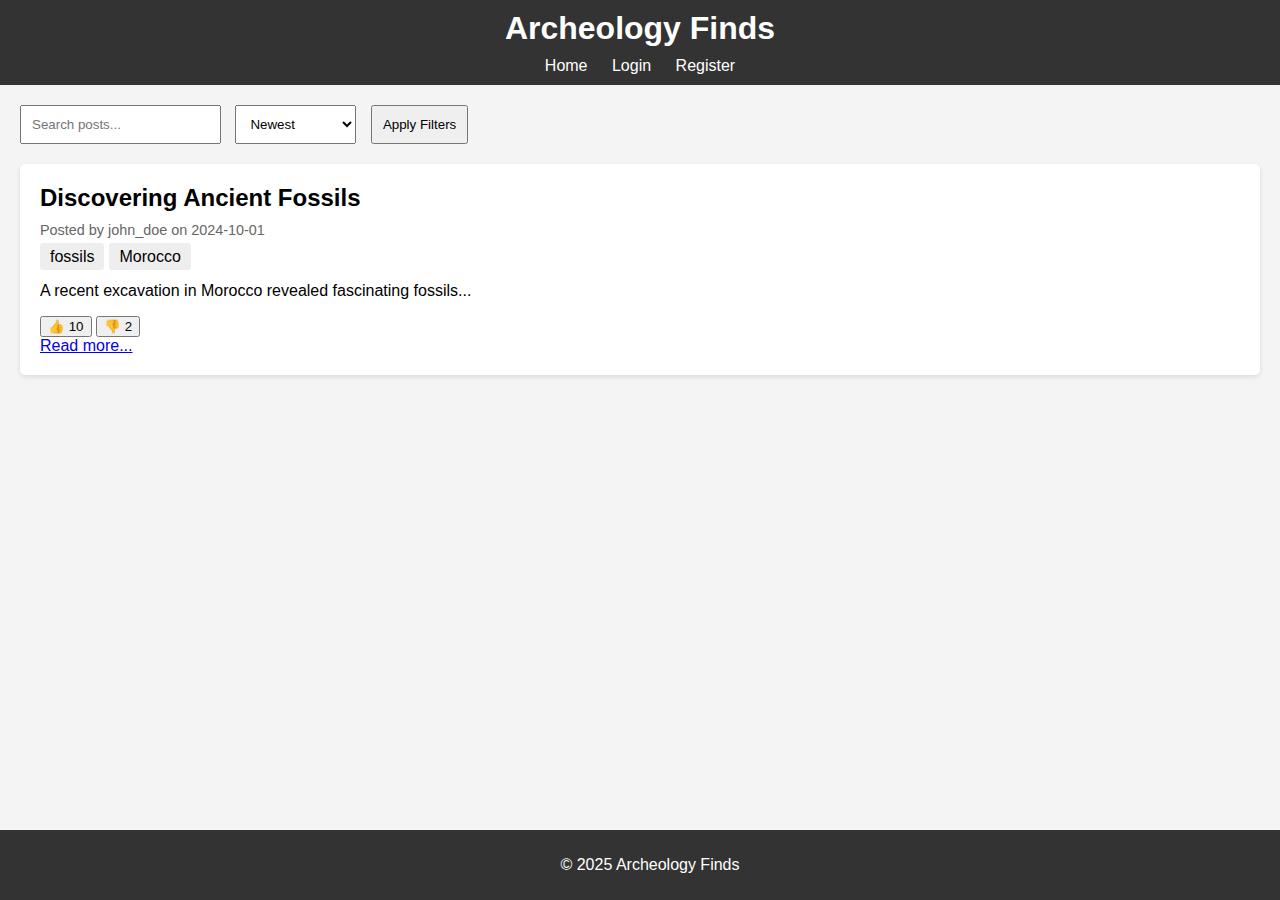
==== index.html @ 778b58cc "Add files via upload" ====
<!DOCTYPE html>
<html lang="en">
<head>
  <meta charset="UTF-8">
  <meta name="viewport" content="width=device-width, initial-scale=1.0">
  <title>Archeology Finds - Home</title>
  <link rel="stylesheet" href="styles.css">
</head>
<body>
  <header>
    <h1>Archeology Finds</h1>
    <nav>
      <a href="index.html">Home</a>
      <a href="login.html">Login</a>
      <a href="register.html">Register</a>
    </nav>
  </header>

  <main>
    <section id="filters">
      <input type="text" id="search" placeholder="Search posts...">
      <select id="sort">
        <option value="newest">Newest</option>
        <option value="oldest">Oldest</option>
        <option value="popular">Most Popular</option>
      </select>
      <button id="filter-btn">Apply Filters</button>
    </section>

    <section id="posts">
      <!-- the posts will be dynamicalgly inserted here by js -->
    </section>
  </main>

  <footer>
    <p>&copy; 2025 Archeology Finds</p>
  </footer>

  <script src="script.js"></script>
</body>
</html>

<!-- guys maybe we can add more pages like for login, register, profile, etc -->
---- styles.css ----
body{

  font-family: Arial, sans-serif;
  margin: 0;
  padding: 0;
  background-color: #f4f4f4;

}

header{

  background-color: #333;
  color: #fff;
  padding: 10px 20px;
  text-align: center;

}

header h1{

  margin: 0;

}

nav{

  margin-top: 10px;

}

nav a{

  color: #fff;
  margin: 0 10px;
  text-decoration: none;

}

nav a:hover{

  text-decoration: underline;

}

main{

  padding: 20px;

}

#filters{

  margin-bottom: 20px;
  
}

#filters input, #filters select, #filters button{

  padding: 10px;
  margin-right: 10px;

}

#posts{

  display: flex;
  flex-direction: column;
  gap: 20px;

}

.post{

  background-color: #fff;
  padding: 20px;
  border-radius: 5px;
  box-shadow: 0 2px 5px rgba(0, 0, 0, 0.1);

}

.post h2{

  margin: 0 0 10px;

}

.post .meta{

  color: #666;
  font-size: 0.9em;

}

.post .tags{

  margin: 10px 0;

}

.post .tags span{

  background-color: #eee;
  padding: 5px 10px;
  border-radius: 3px;
  margin-right: 5px;

}

footer{

  background-color: #333;
  color: #fff;
  text-align: center;
  padding: 10px;
  position: fixed;
  bottom: 0;
  width: 100%;

}
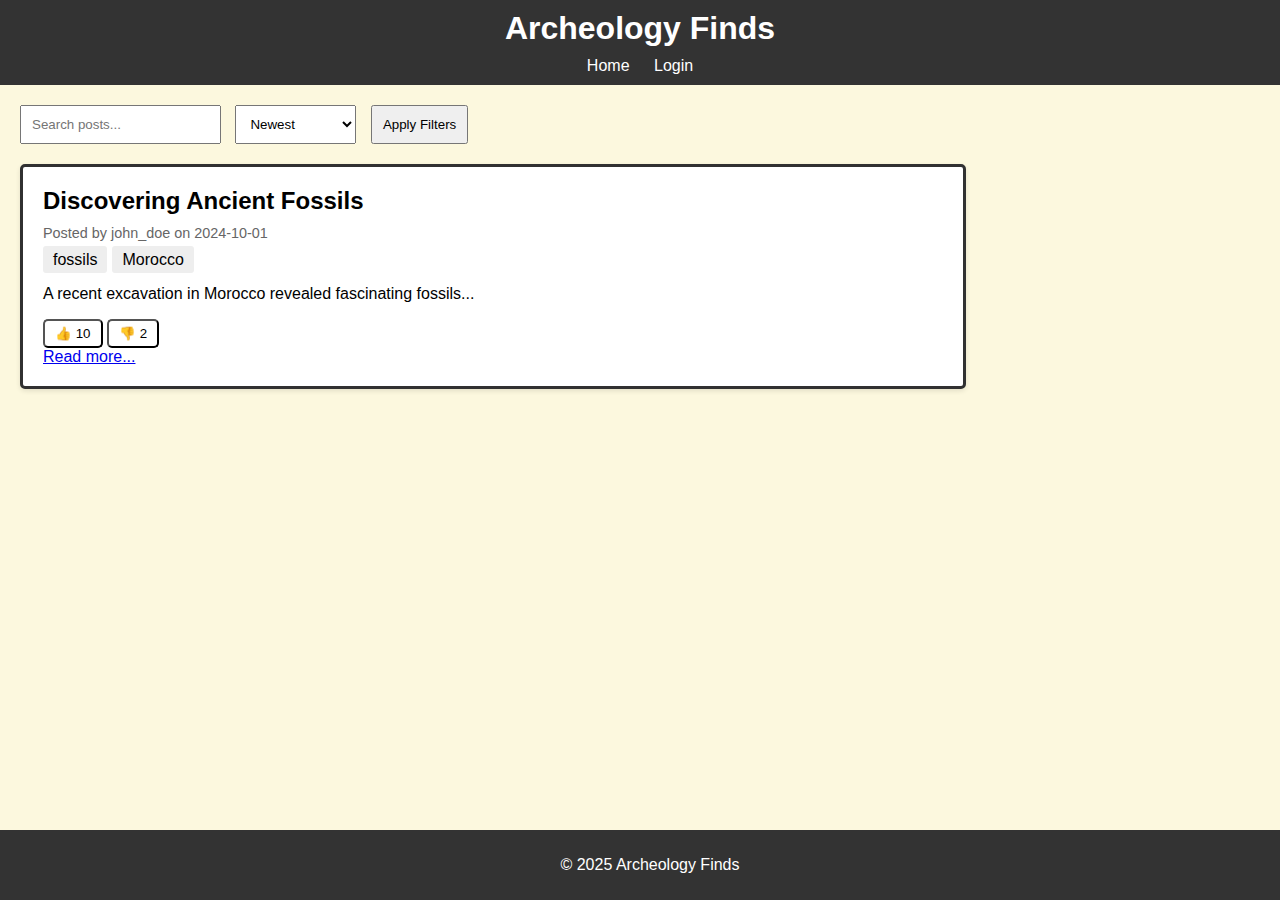
==== commit f45c6f12: "commit" ====
--- a/index.html
+++ b/index.html
@@ -12,7 +12,7 @@
     <nav>
       <a href="index.html">Home</a>
       <a href="login.html">Login</a>
-      <a href="register.html">Register</a>
+  
     </nav>
   </header>
 
--- a/styles.css
+++ b/styles.css
@@ -4,9 +4,11 @@
   font-family: Arial, sans-serif;
   margin: 0;
   padding: 0;
-  background-color: #f4f4f4;
-
-}
+  background-color: #fcf8de;
+
+}
+
+
 
 header{
 
@@ -17,6 +19,10 @@
 
 }
 
+anchor{
+  color: #fff;
+}
+
 header h1{
 
   margin: 0;
@@ -68,6 +74,32 @@
   flex-direction: column;
   gap: 20px;
 
+}
+
+#email {
+  margin-left: 78px;
+}
+
+#username2 {
+  margin-left: 44px;
+}
+
+#phonenumber{
+  margin-left: 10px;
+}
+
+#passwordbox{
+  margin-left: 47.6px;
+}
+
+#username{
+  border: 1.5px solid #313131;
+  border-radius: 10px;
+}
+
+#password{
+  border: 1.5px solid #313131;
+  border-radius: 10px;
 }
 
 .post{
@@ -75,9 +107,56 @@
   background-color: #fff;
   padding: 20px;
   border-radius: 5px;
+  border: 3px solid #313131;
   box-shadow: 0 2px 5px rgba(0, 0, 0, 0.1);
-
-}
+  width: 900px;
+
+}
+
+
+.post-details{
+  background: #f9f9f9;
+  border: 3px solid #313131;
+  padding: 20px;
+  border-radius: 10px;
+  box-shadow: 2px 2px 10px rgba(0, 0, 0, 0.1);
+  width: 800px;
+}
+
+
+.post-divider {
+  border: none;
+  border-top: 2px solid #000000;
+  margin: 15px 0;
+}
+
+.upvote-btn{
+  background-color: #ffffff;
+  color: #000000;
+  padding: 5px 10px;
+  border-radius: 5px;
+  cursor: pointer;
+}
+
+.downvote-btn{
+  background-color: #ffffff;
+  color: #000000;
+  padding: 5px 10px;
+  border-radius: 5px;
+  cursor: pointer;
+}
+
+.comment{
+  
+  background-color: #f9f9f9;
+  padding: 10px;
+  border-radius: 20px;
+  border-color: #333;
+  border: 3px solid #313131;
+  margin-top: 10px;
+  width: 500px;
+}
+
 
 .post h2{
 
@@ -106,6 +185,160 @@
   margin-right: 5px;
 
 }
+.post-details .tag {
+
+  background-color: #fff9b2;
+  padding: 5px 10px;
+  border-radius: 20px;
+  margin-right: 5px;
+
+}
+
+.loginpanel {
+  margin-top: 50px;
+  display:flex;
+  justify-content:center;
+  
+}
+
+.loginbackground {
+  width: 350px;
+  height: 400px;
+  border: 3px solid #313131;
+  background-color: #ffffff;
+  display: flex;
+  flex-direction: column;
+  align-items: center;
+  border-radius: 20px;
+}
+
+.registerpanel {
+  margin-top: 50px;
+  display:flex;
+  justify-content:center;
+}
+
+.registerbackground {
+  width: 350px;
+  height: 400px;
+  background-color: #333;
+  display: flex;
+  flex-direction: column;
+  align-items: center;
+  border-radius: 20px;
+}
+
+
+.inputgroup {
+  margin-top: 20px;
+  display: flex;
+  flex-direction: column;
+  align-items: center;
+}
+
+.username {
+  color: #000000;
+}
+
+.password{
+  color: #000000;
+}
+.registerlink {
+  margin-top: 10px;
+  margin-right: 190px;
+}
+
+.loginbuttonholder {
+  margin-top: 30px;
+}
+
+.loginbutton {
+  color: #fff;
+  background-color: #313131;
+  width: 100px;
+  height: 30px;
+  border-radius: 30px;
+}
+
+
+.password{
+  margin-top: 40px
+}
+
+
+.passwordbox {
+  margin-left: 3px;
+}
+
+
+.login_top {
+  display: flex;
+  color: #000000;  
+}
+
+.register_top {
+  display: flex;
+  color: #000000;  
+}
+
+.inputgroup {
+  color: #fff; 
+}
+
+.registerinputgroup {
+  color: #fff; 
+  display: flex;
+  flex-direction: column;
+  align-items:center;
+}
+
+
+.username2{
+  margin-top: 15px;
+}
+
+.email2{
+  margin-top: 25px;
+}
+
+.password2{
+  margin-top: 25px;
+}
+
+.phonenumber2{
+  margin-top: 25px;
+}
+
+
+
+
+.registerbuttonholder{
+  margin-top: 30px;
+}
+
+.registerbutton{
+  width: 100px;
+  height: 30px;
+}
+
+/* Style for upvoted posts */
+.upvoted {
+  background-color: #c8e6c9;  /* Light green background */
+}
+
+/* Style for downvoted posts */
+.downvoted {
+  background-color: #ffcdd2;  /* Light red background */
+}
+
+/* Default style for posts the user hasn't voted on */
+.no-vote {
+  background-color: #ffffff;  /* White background */
+}
+
+
+
+
 
 footer{
 
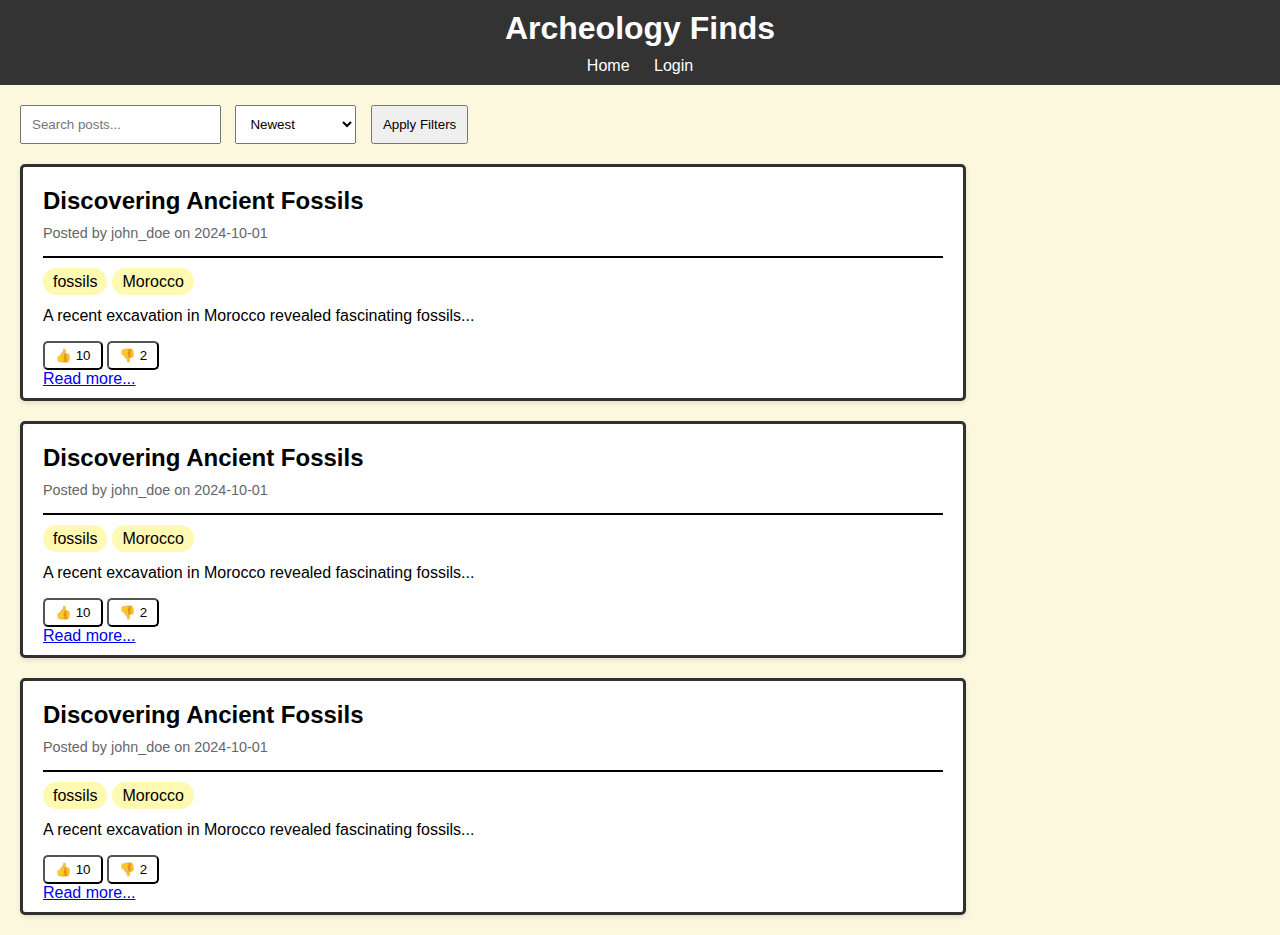
==== commit 051d213c: "commit" ====
--- a/index.html
+++ b/index.html
@@ -27,14 +27,13 @@
       <button id="filter-btn">Apply Filters</button>
     </section>
 
+  
     <section id="posts">
       <!-- the posts will be dynamicalgly inserted here by js -->
     </section>
   </main>
 
-  <footer>
-    <p>&copy; 2025 Archeology Finds</p>
-  </footer>
+
 
   <script src="script.js"></script>
 </body>
--- a/styles.css
+++ b/styles.css
@@ -110,6 +110,7 @@
   border: 3px solid #313131;
   box-shadow: 0 2px 5px rgba(0, 0, 0, 0.1);
   width: 900px;
+  padding-bottom: 10px;
 
 }
 
@@ -179,9 +180,9 @@
 
 .post .tags span{
 
-  background-color: #eee;
+  background-color: #fff9b2;
   padding: 5px 10px;
-  border-radius: 3px;
+  border-radius: 20px;
   margin-right: 5px;
 
 }
@@ -346,8 +347,8 @@
   color: #fff;
   text-align: center;
   padding: 10px;
-  position: fixed;
   bottom: 0;
   width: 100%;
+  position-anchor: bottom;
 
 }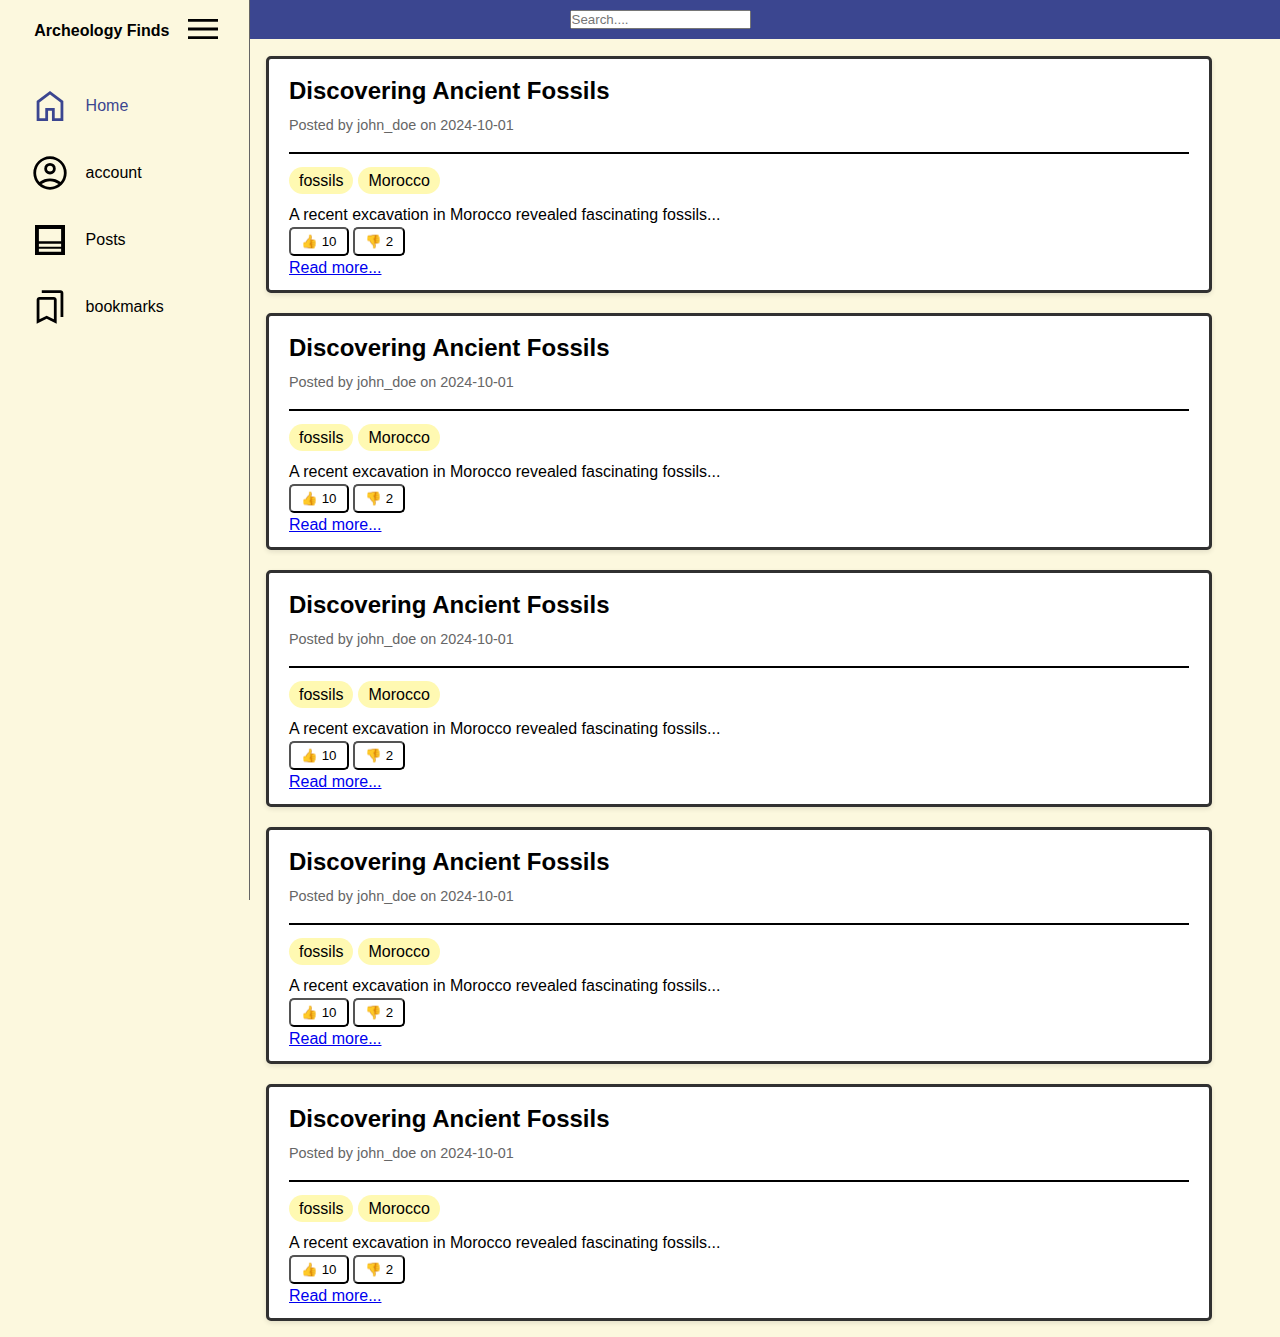
==== commit 2f49b2f9: "commit" ====
--- a/index.html
+++ b/index.html
@@ -7,27 +7,40 @@
   <link rel="stylesheet" href="styles.css">
 </head>
 <body>
-  <header>
-    <h1>Archeology Finds</h1>
-    <nav>
-      <a href="index.html">Home</a>
-      <a href="login.html">Login</a>
-  
+ <header id = "topbar">
+  <input type = "text" placeholder="Search...." class = "search-bar">
+ </header>
+    <nav id = "sidebar">
+      <ul>
+        <li>
+          <span class = "logo">Archeology Finds</span>
+          <button onclick=toggleSidebar() id = "toggle-btn">
+            <svg xmlns="http://www.w3.org/2000/svg" height="40px" viewBox="0 -960 960 960" width="40px" fill="#000000"><path d="M120-240v-66.67h720V-240H120Zm0-206.67v-66.66h720v66.66H120Zm0-206.66V-720h720v66.67H120Z"/></svg>          </button>
+        </li>
+        <li class = "active">
+          <a href = "index.html" >
+            <svg xmlns="http://www.w3.org/2000/svg" height="40px" viewBox="0 -960 960 960" width="40px" fill="#000000"><path d="M226.67-186.67h140v-246.66h226.66v246.66h140v-380L480-756.67l-253.33 190v380ZM160-120v-480l320-240 320 240v480H526.67v-246.67h-93.34V-120H160Zm320-352Z"/></svg>            <span>Home</span>
+          </a>
+        </li>
+        <li>
+          <a href = "login.html">
+            <svg xmlns="http://www.w3.org/2000/svg" height="40px" viewBox="0 -960 960 960" width="40px" fill="#000000"><path d="M226-262q59-42.33 121.33-65.5 62.34-23.17 132.67-23.17 70.33 0 133 23.17T734.67-262q41-49.67 59.83-103.67T813.33-480q0-141-96.16-237.17Q621-813.33 480-813.33t-237.17 96.16Q146.67-621 146.67-480q0 60.33 19.16 114.33Q185-311.67 226-262Zm253.88-184.67q-58.21 0-98.05-39.95Q342-526.58 342-584.79t39.96-98.04q39.95-39.84 98.16-39.84 58.21 0 98.05 39.96Q618-642.75 618-584.54t-39.96 98.04q-39.95 39.83-98.16 39.83ZM480.31-80q-82.64 0-155.64-31.5-73-31.5-127.34-85.83Q143-251.67 111.5-324.51T80-480.18q0-82.82 31.5-155.49 31.5-72.66 85.83-127Q251.67-817 324.51-848.5T480.18-880q82.82 0 155.49 31.5 72.66 31.5 127 85.83Q817-708.33 848.5-635.65 880-562.96 880-480.31q0 82.64-31.5 155.64-31.5 73-85.83 127.34Q708.33-143 635.65-111.5 562.96-80 480.31-80Zm-.31-66.67q54.33 0 105-15.83t97.67-52.17q-47-33.66-98-51.5Q533.67-284 480-284t-104.67 17.83q-51 17.84-98 51.5 47 36.34 97.67 52.17 50.67 15.83 105 15.83Zm0-366.66q31.33 0 51.33-20t20-51.34q0-31.33-20-51.33T480-656q-31.33 0-51.33 20t-20 51.33q0 31.34 20 51.34 20 20 51.33 20Zm0-71.34Zm0 369.34Z"/></svg>            <span>account</span>
+          </a>
+        </li>
+        <li>
+          <a href = "accountposts.html">
+            <svg xmlns="http://www.w3.org/2000/svg" height="40px" viewBox="0 -960 960 960" width="40px" fill="#000000"><path d="M120-120v-720h720v720H120Zm626.67-148.67H213.33v72h533.34v-72ZM213.33-316h533.34v-72H213.33v72Zm0-132.67h533.34v-298H213.33v298Zm0 180v72-72Zm0-47.33v-72 72Zm0-132.67v-298 298Zm0 60.67v-60.67V-388Zm0 119.33V-316v47.33Z"/></svg>            <span>Posts</span>
+          </a>
+        </li>
+        <li>
+          <a href = "bookmarks.html">
+            <svg xmlns="http://www.w3.org/2000/svg" height="40px" viewBox="0 -960 960 960" width="40px" fill="#000000"><path d="M160-80v-574q0-27.5 19.58-47.08 19.59-19.59 47.09-19.59h346.66q27.5 0 47.09 19.59Q640-681.5 640-654v574L400-199.33 160-80Zm66.67-105L400-273l173.33 88v-469H226.67v469Zm506.66-54.33V-814H282.67v-66.67h450.66q27.5 0 47.09 19.59Q800-841.5 800-814v574.67h-66.67ZM226.67-654h346.66-346.66Z"/></svg>            <span>bookmarks</span>
+          </a>
+        </li>
+      </ul>
     </nav>
-  </header>
 
   <main>
-    <section id="filters">
-      <input type="text" id="search" placeholder="Search posts...">
-      <select id="sort">
-        <option value="newest">Newest</option>
-        <option value="oldest">Oldest</option>
-        <option value="popular">Most Popular</option>
-      </select>
-      <button id="filter-btn">Apply Filters</button>
-    </section>
-
-  
     <section id="posts">
       <!-- the posts will be dynamicalgly inserted here by js -->
     </section>
--- a/styles.css
+++ b/styles.css
@@ -1,71 +1,128 @@
 
-body{
-
-  font-family: Arial, sans-serif;
+:root{
+  --base-clr: #fcf8de;
+  --line-clr: #656565;
+  --hover-clr:  #fffdf2;
+  --text-clr: #000000;
+  --accent-clr:#3b4690;
+
+}
+
+*{
   margin: 0;
   padding: 0;
-  background-color: #fcf8de;
-
-}
-
-
-
-header{
-
-  background-color: #333;
-  color: #fff;
+}
+
+html{
+  font-family: Arial, sans-serif;
+  line-height: 1.5rem;
+}
+body{
+min-height: 100vh;
+min-height: 100dvh;
+background-color: var(--base-clr);
+color: var(--text-clr);
+display:grid;
+grid-template-columns:auto 1fr;
+}
+
+main{
+  margin-top: 40px;
+  padding: 1em;
+  display: flex;
+  flex-direction: column;
+  gap: 20px;
+}
+
+#topbar{
+  background: var(--accent-clr);
+  color: white;
   padding: 10px 20px;
-  text-align: center;
-
-}
-
-anchor{
-  color: #fff;
-}
-
-header h1{
-
-  margin: 0;
-
-}
-
-nav{
-
-  margin-top: 10px;
-
-}
-
-nav a{
-
-  color: #fff;
-  margin: 0 10px;
+  position: fixed;
+  width: 100%;
+  top: 0;
+  left: 0;
+  display: flex;
+  align-items: center;
+  justify-content: center;
+}
+
+#sidebar{
+box-sizing: border-box;
+height: 100vh;
+width: 250px;
+padding: 5px 1em;
+background-color: var(--base-clr);
+border-right: 1px solid var(--line-clr);
+
+position: sticky;
+top: 0;
+align-self: start;
+transition: 300ms ease-in-out;
+overflow: hidden;
+}
+
+#sidebar.close{
+  padding: 0px;
+  width: 65px;
+}
+
+
+#sidebar ul{
+  list-style: none;
+}
+
+#sidebar ul li:first-child{
+display: flex;
+justify-content: flex-end;
+margin-bottom: 16px;
+margin-right: 10px;
+.logo{
+  font-weight: 800;
+}
+}
+
+#sidebar ul li.active a{
+  color: var(--accent-clr);
+
+  svg{
+    fill: var(--accent-clr);
+  }
+}
+
+#sidebar a,#sidebar .logo{
+  border-radius: .5em;
+  padding: .85em;
   text-decoration: none;
-
-}
-
-nav a:hover{
-
-  text-decoration: underline;
-
-}
-
-main{
-
-  padding: 20px;
-
-}
-
-#filters{
-
-  margin-bottom: 20px;
-  
-}
-
-#filters input, #filters select, #filters button{
-
-  padding: 10px;
-  margin-right: 10px;
-
+  color: var(--text-clr);
+  display:flex;
+  align-items: center;
+  gap: 1em;
+}
+
+#sidebar svg{
+  flex-shrink: 0;
+  fill:var(--text-clr);
+}
+
+#sidebar a span{
+  flex-grow: 1;
+}
+
+#sidebar a:hover{
+  background-color: var(--hover-clr);
+}
+
+#toggle-btn{
+  padding: -15px;
+  border: none;
+  border-radius: .5em;
+  background: none;
+  cursor: pointer;
+}
+
+#toggle-btn:hover{
+  background-color: var(--hover-clr);
 }
 
 #posts{
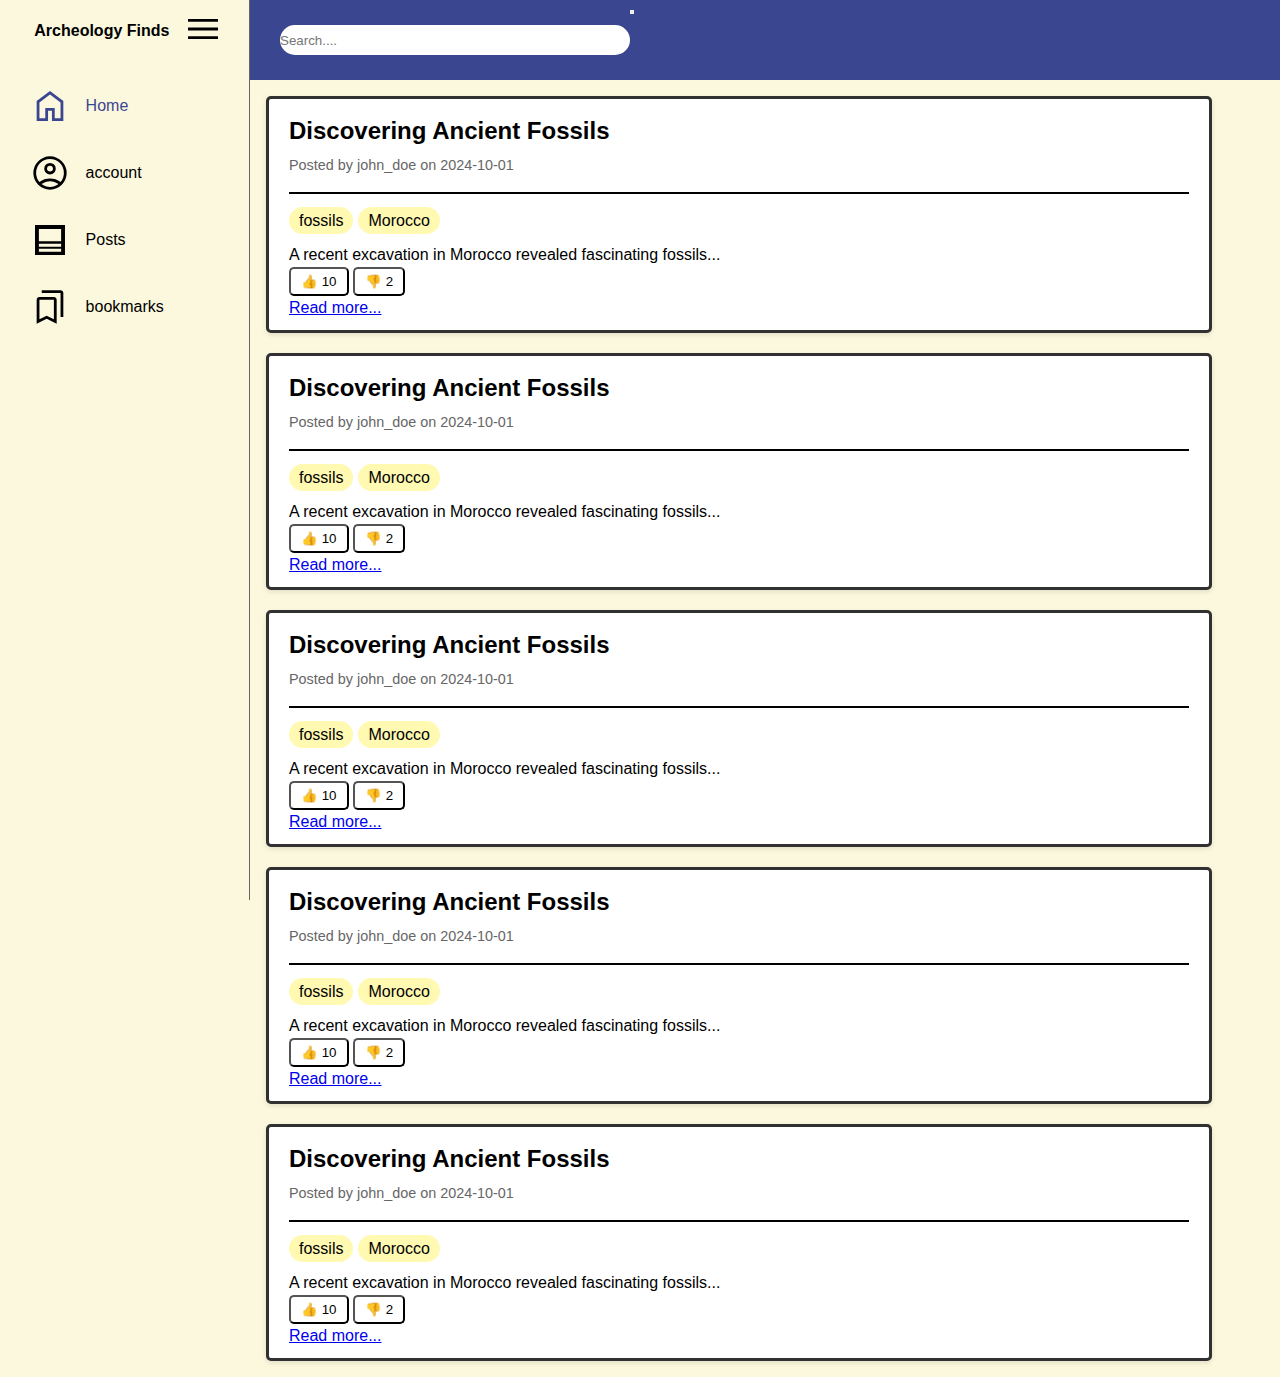
==== commit bc728bce: "commit" ====
--- a/index.html
+++ b/index.html
@@ -9,6 +9,9 @@
 <body>
  <header id = "topbar">
   <input type = "text" placeholder="Search...." class = "search-bar">
+  <button id = "search-button">
+    
+  </button>
  </header>
     <nav id = "sidebar">
       <ul>
--- a/styles.css
+++ b/styles.css
@@ -27,7 +27,7 @@
 }
 
 main{
-  margin-top: 40px;
+  margin-top: 80px;
   padding: 1em;
   display: flex;
   flex-direction: column;
@@ -40,11 +40,22 @@
   padding: 10px 20px;
   position: fixed;
   width: 100%;
+  height: 60px;
   top: 0;
   left: 0;
   display: flex;
-  align-items: center;
-  justify-content: center;
+  align-items: flex-start;
+}
+
+#topbar .search-bar{
+  flex-grow: 0;
+  Margin-top: 15px;
+  height: 30px;
+  width: 350px;
+  margin-left: 260px;
+  border: none;
+  border-radius: 20px;
+  transition: margin-left 0.3s ease-in-out;
 }
 
 #sidebar{
